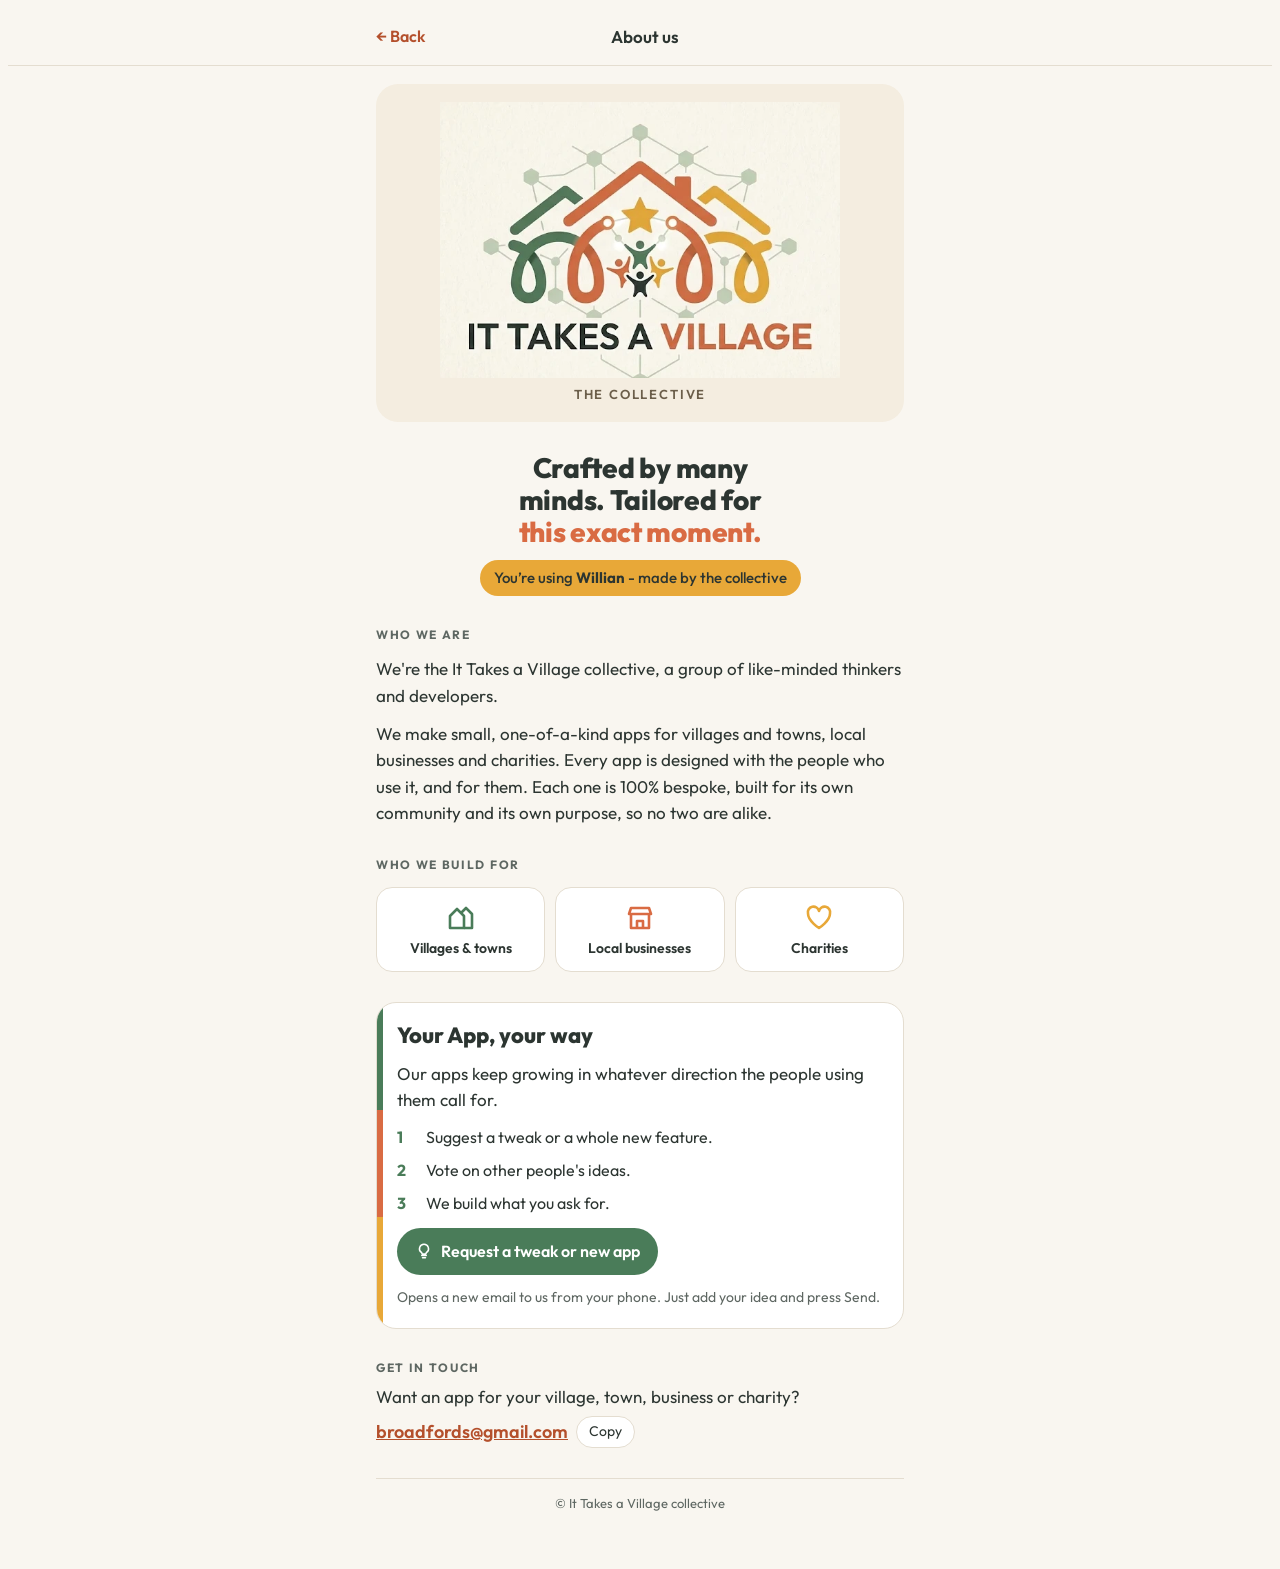
==== about.html @ a46f371e "Willian v0.1.0: village app started from the Hurley app - own Supabase project, own push keys, Fox /" ====
<!DOCTYPE html>
<html lang="en">
<head>
<meta charset="utf-8">
<meta name="viewport" content="width=device-width, initial-scale=1, viewport-fit=cover">
<meta name="theme-color" content="#F9F6F0">
<title>About us · Willian</title>
<link rel="icon" href="icons/favicon-32.png">
<script src="js/theme.js"></script>
<link rel="preconnect" href="https://fonts.googleapis.com">
<link rel="preconnect" href="https://fonts.gstatic.com" crossorigin>
<link rel="stylesheet" href="https://fonts.googleapis.com/css2?family=Outfit:wght@400;500;600;700;800&display=swap">
<style>
/* Layout: in-app About screen; one phone column; cream logo plaque, then story, who-we-build-for trio, Your-App-your-way panel, contact */
:root{
  --cream:#F9F6F0; --plaque:#F4EDE0; --surface:#FFFFFF; --ink:#2C3531; --muted:#5E6762; --line:#E4DDD0;
  --terra:#D96B43; --terra-ink:#B4502C; --sage:#4A7C59; --gold:#E8A838;
  --on-terra:#FFFFFF; --on-sage:#FFFFFF; --on-gold:#2C3531;
  --font:"Outfit", system-ui, -apple-system, "Segoe UI", sans-serif;
}
@media (prefers-color-scheme: dark){:root:not([data-theme="light"]){
  --cream:#1E2421; --surface:#2C3531; --ink:#F1ECE2; --muted:#AEB7B1; --line:#3B4540;
  --terra:#E8825C; --terra-ink:#F0956F; --sage:#7FB28E; --gold:#EDB653;
  --on-terra:#1E2421; --on-sage:#1E2421; --on-gold:#1E2421; color-scheme:dark}}
:root[data-theme="dark"]{
  --cream:#1E2421; --surface:#2C3531; --ink:#F1ECE2; --muted:#AEB7B1; --line:#3B4540;
  --terra:#E8825C; --terra-ink:#F0956F; --sage:#7FB28E; --gold:#EDB653;
  --on-terra:#1E2421; --on-sage:#1E2421; --on-gold:#1E2421; color-scheme:dark}

*{box-sizing:border-box}
body{background:var(--cream);color:var(--ink);font-family:var(--font);font-size:17px;line-height:1.55}
h1,h2,h3{margin:0;font-weight:700;line-height:1.15;text-wrap:balance}
p{margin:0}
button,a{font:inherit}
:focus-visible{outline:3px solid var(--terra);outline-offset:2px;border-radius:6px}

.bar{position:sticky;top:env(safe-area-inset-top,0px);z-index:2;background:var(--cream);border-bottom:1px solid var(--line)}
.bar-in{max-width:560px;margin:0 auto;padding:10px 16px;display:flex;align-items:center;gap:12px}
.back{background:none;border:0;color:var(--terra-ink);font-weight:600;font-size:16px;padding:6px 0;cursor:pointer}
.bar h1{font-size:17px;font-weight:600;flex:1;text-align:center;margin-right:52px}

.wrap{max-width:560px;margin:0 auto;padding-inline:16px;padding-block:18px 48px;display:flex;flex-direction:column;gap:30px}

.plaque{background:var(--plaque);border-radius:22px;padding:18px 12px 8px;display:flex;flex-direction:column;align-items:center;gap:6px}
.plaque img{width:100%;max-width:400px;height:auto;display:block;
  -webkit-mask-image:radial-gradient(ellipse 88% 82% at 50% 50%,#000 76%,transparent 100%);
          mask-image:radial-gradient(ellipse 88% 82% at 50% 50%,#000 76%,transparent 100%)}
.tag{font-size:13px;letter-spacing:.14em;text-transform:uppercase;color:#6B5E4A;font-weight:600;padding-bottom:10px}

.hero{display:flex;flex-direction:column;gap:12px;text-align:center;align-items:center}
.hero h2{font-size:28px;font-weight:800;letter-spacing:-.01em;max-width:18ch}
.hero h2 em{font-style:normal;color:var(--terra)}
.using{display:inline-block;background:var(--gold);color:var(--on-gold);border-radius:999px;padding:6px 14px;font-size:15px;font-weight:500}
.using b{font-weight:700}

.story{display:flex;flex-direction:column;gap:12px}
.story p:first-child{font-size:19px;font-weight:500}
.eyebrow{font-size:12px;letter-spacing:.14em;text-transform:uppercase;font-weight:700;color:var(--muted)}

.trio{display:grid;grid-template-columns:repeat(3,minmax(0,1fr));gap:10px}
.trio div{background:var(--surface);border:1px solid var(--line);border-radius:16px;padding:14px 10px;display:flex;flex-direction:column;align-items:center;gap:8px;text-align:center;font-size:14px;font-weight:600;line-height:1.25}
.trio svg{width:30px;height:30px}
@media (max-width:360px){.trio{grid-template-columns:1fr}.trio div{flex-direction:row;text-align:left}}

.yay{background:var(--surface);border:1px solid var(--line);border-radius:20px;padding:20px;display:flex;flex-direction:column;gap:12px;position:relative;overflow:hidden}
.yay::before{content:"";position:absolute;inset:0 auto 0 0;width:6px;background:linear-gradient(var(--sage) 0 33%,var(--terra) 33% 66%,var(--gold) 66%)}
.yay h3{font-size:22px;font-weight:800}
.yay ol{margin:0;padding:0;list-style:none;display:flex;flex-direction:column;gap:8px;font-size:16px}
.yay li{display:flex;gap:10px;align-items:baseline}
.yay li span{flex:none;font-weight:700;color:var(--sage);min-width:1.2em}
.pill{align-self:flex-start;display:inline-flex;align-items:center;gap:8px;background:var(--sage);color:var(--on-sage);border:0;border-radius:999px;padding:11px 18px;font-weight:600;font-size:16px;text-decoration:none;cursor:pointer}
.pill svg{width:18px;height:18px}
.hint{font-size:14px;color:var(--muted)}

.contact{display:flex;flex-direction:column;gap:6px}
.contact .row{display:flex;flex-wrap:wrap;align-items:center;gap:8px}
.contact a{color:var(--terra-ink);font-weight:600;font-size:18px;user-select:all;word-break:break-all}
.copy{border:1px solid var(--line);background:var(--surface);color:var(--ink);border-radius:999px;padding:4px 12px;font-size:14px;cursor:pointer}

footer{border-top:1px solid var(--line);padding-top:14px;font-size:13px;color:var(--muted);text-align:center}
</style>
</head>
<body>
<!-- Shared It Takes a Village collective About Us page. Master copy lives in _assets/it-takes-a-village/about.html; per app only APP_NAME and BACK_URL differ. -->

<header class="bar"><div class="bar-in">
  <button class="back" id="back">← Back</button>
  <h1>About us</h1>
</div></header>

<main class="wrap">
  <div class="plaque">
    <img src="assets/collective-logo.webp" alt="It Takes a Village logo: three rooftops in green, terracotta and gold, joined by figures of people under a star" width="580" height="400">
    <div class="tag">The collective</div>
  </div>

  <section class="hero">
    <h2>Crafted by many minds. Tailored for <em>this exact moment.</em></h2>
    <div class="using" id="using"></div>
  </section>

  <section class="story" aria-labelledby="who">
    <span class="eyebrow" id="who">Who we are</span>
    <p>We're the It Takes a Village collective, a group of like-minded thinkers and developers.</p>
    <p>We make small, one-of-a-kind apps for villages and towns, local businesses and charities. Every app is designed with the people who use it, and for them. Each one is 100% bespoke, built for its own community and its own purpose, so no two are alike.</p>
  </section>

  <section class="story" aria-labelledby="for">
    <span class="eyebrow" id="for">Who we build for</span>
    <div class="trio">
      <div><svg viewBox="0 0 30 30" aria-hidden="true"><path d="M4 26V14l7-7 7 7v12z" fill="none" stroke="var(--sage)" stroke-width="2.6" stroke-linejoin="round"/><path d="M15 11l5-5 6 6v14h-8" fill="none" stroke="var(--sage)" stroke-width="2.6" stroke-linejoin="round"/></svg>Villages &amp; towns</div>
      <div><svg viewBox="0 0 30 30" aria-hidden="true"><path d="M4 12h22l-2-6H6z M6 12v14h18V12" fill="none" stroke="var(--terra)" stroke-width="2.6" stroke-linejoin="round"/><path d="M12 26v-7h6v7" fill="none" stroke="var(--terra)" stroke-width="2.6" stroke-linejoin="round"/></svg>Local businesses</div>
      <div><svg viewBox="0 0 30 30" aria-hidden="true"><path d="M15 26S4 19 4 11.5A5.5 5.5 0 0 1 15 9a5.5 5.5 0 0 1 11 2.5C26 19 15 26 15 26z" fill="none" stroke="var(--gold)" stroke-width="2.6" stroke-linejoin="round"/></svg>Charities</div>
    </div>
  </section>

  <section class="yay" aria-labelledby="yay-h">
    <h3 id="yay-h">Your App, your way</h3>
    <p>Our apps keep growing in whatever direction the people using them call for.</p>
    <ol>
      <li><span>1</span>Suggest a tweak or a whole new feature.</li>
      <li><span>2</span>Vote on other people's ideas.</li>
      <li><span>3</span>We build what you ask for.</li>
    </ol>
    <a class="pill" id="req" href="mailto:broadfords@gmail.com"><svg viewBox="0 0 24 24" aria-hidden="true"><path d="M9 18h6M10 21h4M12 3a6 6 0 0 0-3.5 10.9c.6.5 1 1.2 1 2.1h5c0-.9.4-1.6 1-2.1A6 6 0 0 0 12 3z" fill="none" stroke="currentColor" stroke-width="2" stroke-linecap="round" stroke-linejoin="round"/></svg>Request a tweak or new app</a>
    <p class="hint">Opens a new email to us from your phone. Just add your idea and press Send.</p>
  </section>

  <section class="contact" aria-labelledby="ct">
    <span class="eyebrow" id="ct">Get in touch</span>
    <p>Want an app for your village, town, business or charity?</p>
    <div class="row"><a href="mailto:broadfords@gmail.com" id="email">broadfords@gmail.com</a><button class="copy" id="copy">Copy</button></div>
  </section>

  <footer>© It Takes a Village collective</footer>
</main>

<script>
const APP_NAME = 'Willian';
const BACK_URL = './';
document.getElementById('using').innerHTML = 'You’re using <b></b> - made by the collective';
document.querySelector('#using b').textContent = APP_NAME;
// Option 1 (for now): email. Option 2 (later): open the app's "Your App, your way" request list instead.
document.getElementById('req').href = 'mailto:broadfords@gmail.com?subject=' + encodeURIComponent('Idea for ' + APP_NAME)
  + '&body=' + encodeURIComponent('My idea for ' + APP_NAME + ' is: ');
document.getElementById('back').onclick = () => { if (history.length > 1) history.back(); else location.href = BACK_URL; };
document.getElementById('copy').onclick = () => {
  const b = document.getElementById('copy'), done = () => { b.textContent = 'Copied'; setTimeout(() => b.textContent = 'Copy', 1500); };
  const sel = () => { const r = document.createRange(); r.selectNodeContents(document.getElementById('email')); const s = getSelection(); s.removeAllRanges(); s.addRange(r); };
  try { navigator.clipboard.writeText('broadfords@gmail.com').then(done, sel); } catch (e) { sel(); }
};
</script>
</body>
</html>
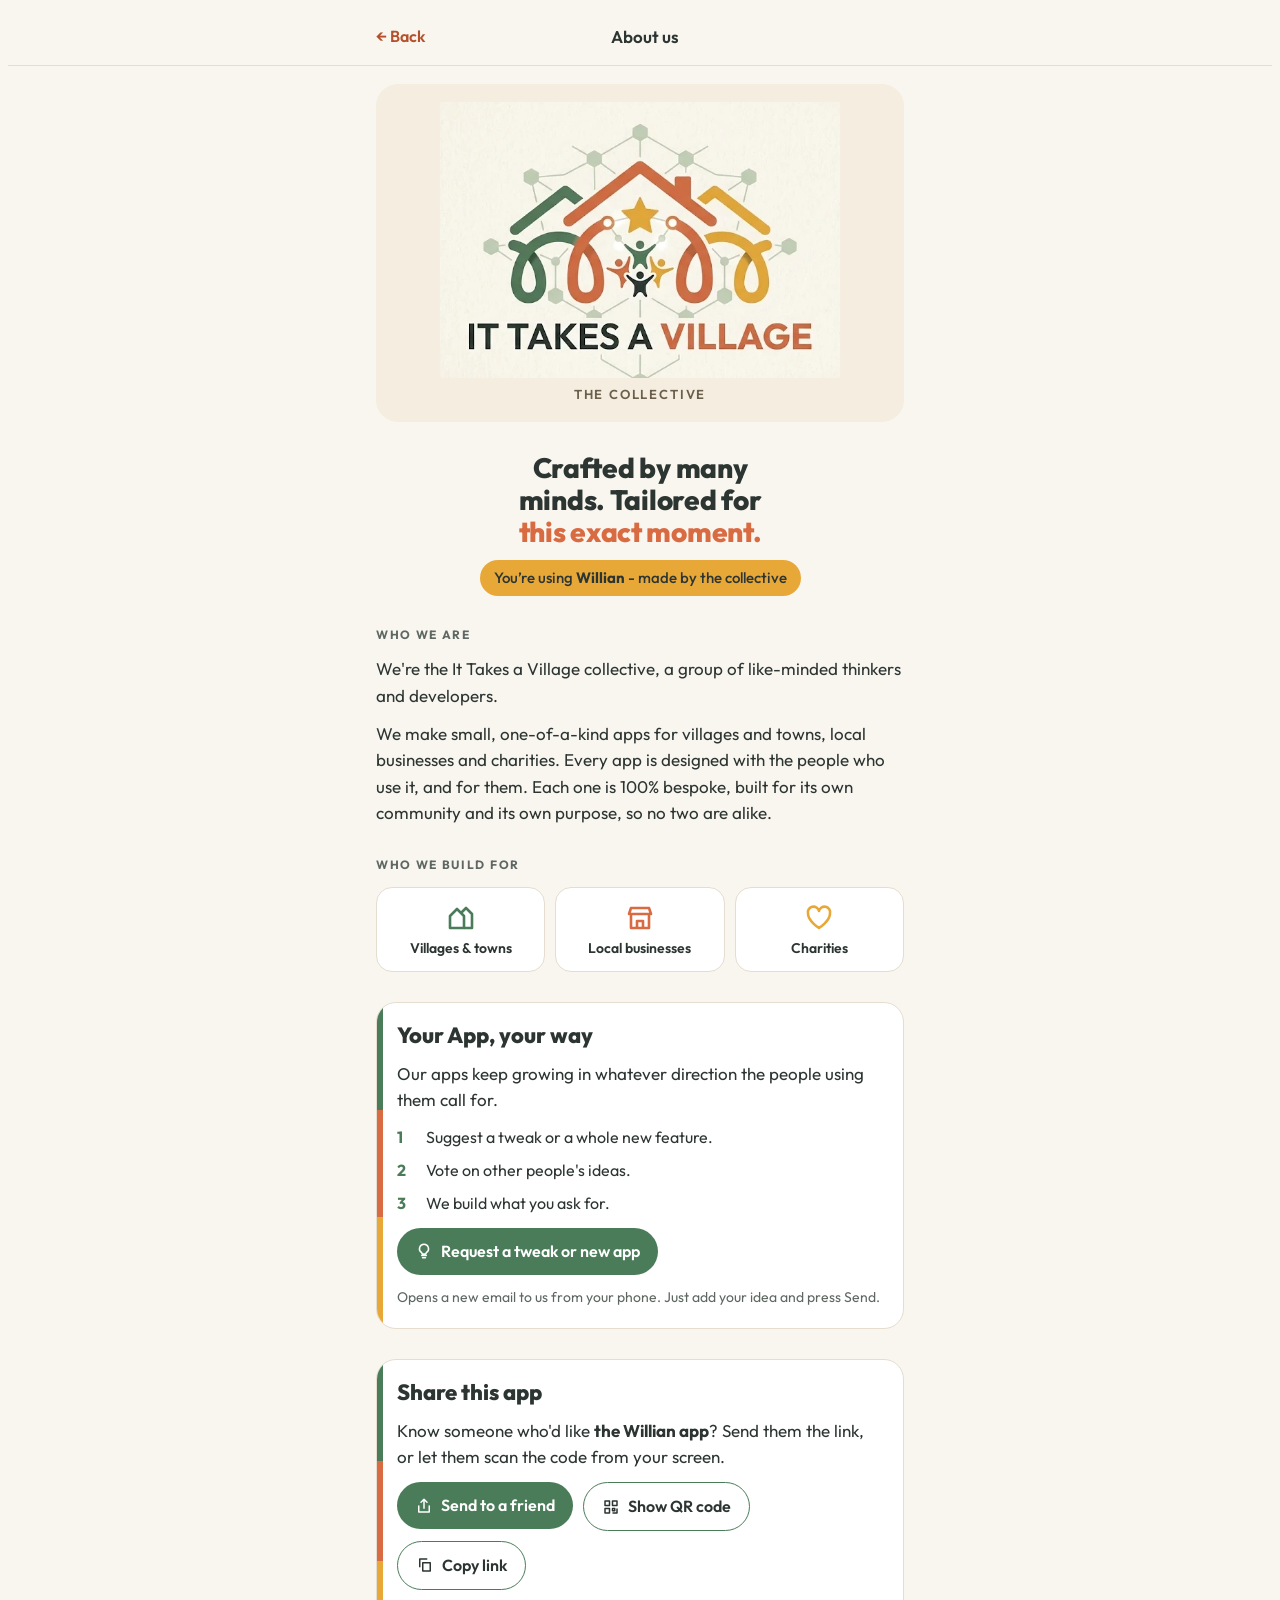
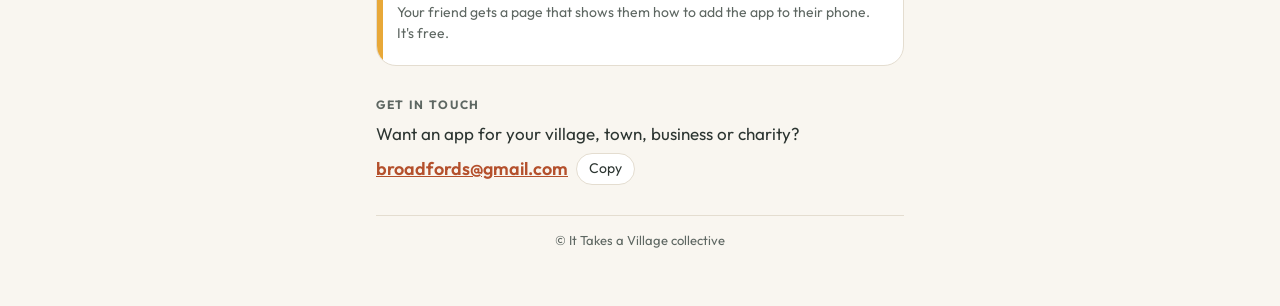
==== commit 14585f39: "Willian v0.5.1: Share this app card on the About page Send to a friend (phone share sheet), Show QR " ====
--- a/about.html
+++ b/about.html
@@ -72,6 +72,16 @@
 .pill svg{width:18px;height:18px}
 .hint{font-size:14px;color:var(--muted)}
 
+/* Share this app: native share sheet, QR on screen, copy link */
+.share-btns{display:flex;flex-wrap:wrap;gap:10px}
+.pill.alt{background:var(--surface);color:var(--ink);border:1.5px solid var(--sage)}
+.qr-ov{position:fixed;inset:0;z-index:10;background:rgba(20,25,22,.72);display:flex;align-items:center;justify-content:center;padding:16px}
+.qr-ov[hidden]{display:none}
+.qr-card{background:var(--surface);color:var(--ink);border-radius:22px;padding:22px;max-width:340px;width:100%;display:flex;flex-direction:column;align-items:center;gap:12px;text-align:center}
+.qr-card h3{font-size:21px;font-weight:800}
+.qr-card img{width:100%;max-width:260px;height:auto;border-radius:10px;background:#fff}
+.qr-card .pill{align-self:center}
+
 .contact{display:flex;flex-direction:column;gap:6px}
 .contact .row{display:flex;flex-wrap:wrap;align-items:center;gap:8px}
 .contact a{color:var(--terra-ink);font-weight:600;font-size:18px;user-select:all;word-break:break-all}
@@ -126,6 +136,17 @@
     <p class="hint">Opens a new email to us from your phone. Just add your idea and press Send.</p>
   </section>
 
+  <section class="yay share" aria-labelledby="sh-h">
+    <h3 id="sh-h">Share this app</h3>
+    <p>Know someone who'd like <b id="sh-app"></b>? Send them the link, or let them scan the code from your screen.</p>
+    <div class="share-btns">
+      <button class="pill" id="sh-send" hidden><svg viewBox="0 0 24 24" aria-hidden="true"><path d="M12 15V3M8 7l4-4 4 4M5 12v8h14v-8" fill="none" stroke="currentColor" stroke-width="2" stroke-linecap="round" stroke-linejoin="round"/></svg>Send to a friend</button>
+      <button class="pill alt" id="sh-qr"><svg viewBox="0 0 24 24" aria-hidden="true"><path d="M4 4h6v6H4zM14 4h6v6h-6zM4 14h6v6H4zM14 14h3v3h-3zM20 14v6h-6" fill="none" stroke="currentColor" stroke-width="2" stroke-linejoin="round"/></svg>Show QR code</button>
+      <button class="pill alt" id="sh-copy"><svg viewBox="0 0 24 24" aria-hidden="true"><path d="M9 9h10v11H9zM5 15V4h10" fill="none" stroke="currentColor" stroke-width="2" stroke-linejoin="round"/></svg><span>Copy link</span></button>
+    </div>
+    <p class="hint">Your friend gets a page that shows them how to add the app to their phone. It's free.</p>
+  </section>
+
   <section class="contact" aria-labelledby="ct">
     <span class="eyebrow" id="ct">Get in touch</span>
     <p>Want an app for your village, town, business or charity?</p>
@@ -134,6 +155,15 @@
 
   <footer>© It Takes a Village collective</footer>
 </main>
+
+<div class="qr-ov" id="qr-ov" hidden role="dialog" aria-modal="true" aria-labelledby="qr-t">
+  <div class="qr-card">
+    <h3 id="qr-t">Scan to get the app</h3>
+    <img src="assets/share-qr.svg" alt="QR code that opens the It Takes a Village page for adding this app" width="260" height="260">
+    <p class="hint">Ask your friend to point their phone camera at this code.</p>
+    <button class="pill" id="qr-close">Done</button>
+  </div>
+</div>
 
 <script>
 const APP_NAME = 'Willian';
@@ -144,6 +174,26 @@
 document.getElementById('req').href = 'mailto:broadfords@gmail.com?subject=' + encodeURIComponent('Idea for ' + APP_NAME)
   + '&body=' + encodeURIComponent('My idea for ' + APP_NAME + ' is: ');
 document.getElementById('back').onclick = () => { if (history.length > 1) history.back(); else location.href = BACK_URL; };
+// Share this app. The link goes to the collective hub (it detects the phone and shows the install steps);
+// ?from= lets the hub put this app first. Keep SHARE_URL in step with assets/share-qr.svg.
+const SHARE_URL = 'https://ittakesavillagecollective.co.uk/?from=willian';
+const SHARE_TEXT = 'I use the ' + APP_NAME + ' app and thought you might like it. It is free. Get it here:';
+document.getElementById('sh-app').textContent = 'the ' + APP_NAME + ' app';
+const shSend = document.getElementById('sh-send'), shCopy = document.getElementById('sh-copy'), qrOv = document.getElementById('qr-ov');
+if (navigator.share) {
+  shSend.hidden = false;
+  shSend.onclick = () => { navigator.share({ title: APP_NAME + ' app', text: SHARE_TEXT, url: SHARE_URL }).catch(() => {}); };
+}
+shCopy.onclick = () => {
+  const label = shCopy.querySelector('span'), done = () => { label.textContent = 'Copied'; setTimeout(() => label.textContent = 'Copy link', 1500); };
+  try { navigator.clipboard.writeText(SHARE_URL).then(done, () => { label.textContent = SHARE_URL; }); } catch (e) { label.textContent = SHARE_URL; }
+};
+document.getElementById('sh-qr').onclick = () => { qrOv.hidden = false; document.getElementById('qr-close').focus(); };
+const closeQr = () => { qrOv.hidden = true; };
+document.getElementById('qr-close').onclick = closeQr;
+qrOv.onclick = e => { if (e.target === qrOv) closeQr(); };
+document.addEventListener('keydown', e => { if (e.key === 'Escape') closeQr(); });
+
 document.getElementById('copy').onclick = () => {
   const b = document.getElementById('copy'), done = () => { b.textContent = 'Copied'; setTimeout(() => b.textContent = 'Copy', 1500); };
   const sel = () => { const r = document.createRange(); r.selectNodeContents(document.getElementById('email')); const s = getSelection(); s.removeAllRanges(); s.addRange(r); };
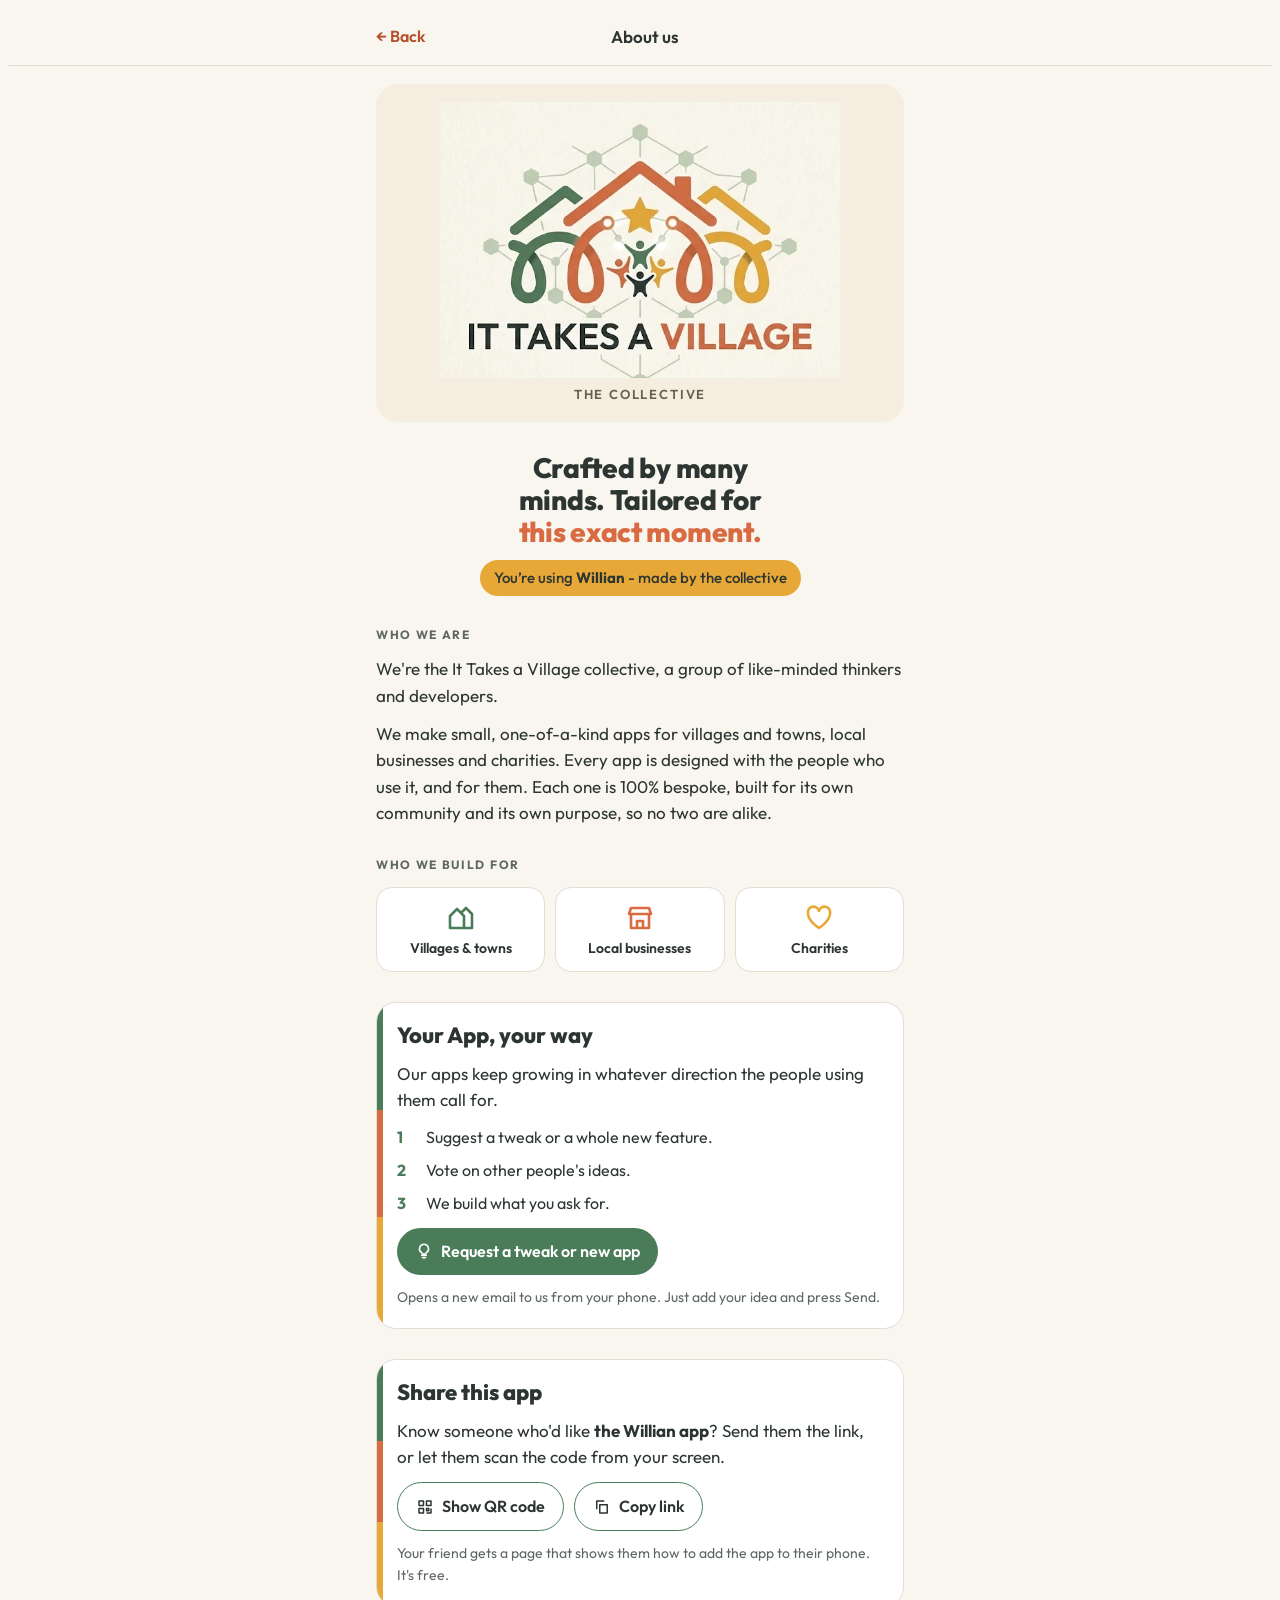
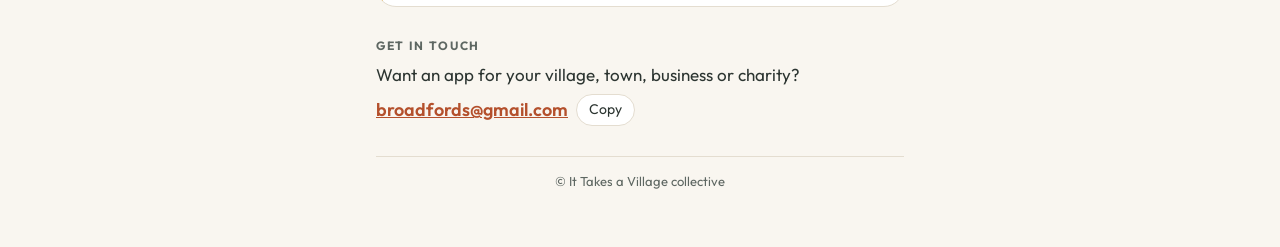
==== commit a981c8d3: "Willian v0.6.1: About page - Send to a friend button no longer shows on browsers without a share she" ====
--- a/about.html
+++ b/about.html
@@ -76,7 +76,7 @@
 .share-btns{display:flex;flex-wrap:wrap;gap:10px}
 .pill.alt{background:var(--surface);color:var(--ink);border:1.5px solid var(--sage)}
 .qr-ov{position:fixed;inset:0;z-index:10;background:rgba(20,25,22,.72);display:flex;align-items:center;justify-content:center;padding:16px}
-.qr-ov[hidden]{display:none}
+.qr-ov[hidden],.share[hidden],.pill[hidden]{display:none}
 .qr-card{background:var(--surface);color:var(--ink);border-radius:22px;padding:22px;max-width:340px;width:100%;display:flex;flex-direction:column;align-items:center;gap:12px;text-align:center}
 .qr-card h3{font-size:21px;font-weight:800}
 .qr-card img{width:100%;max-width:260px;height:auto;border-radius:10px;background:#fff}
